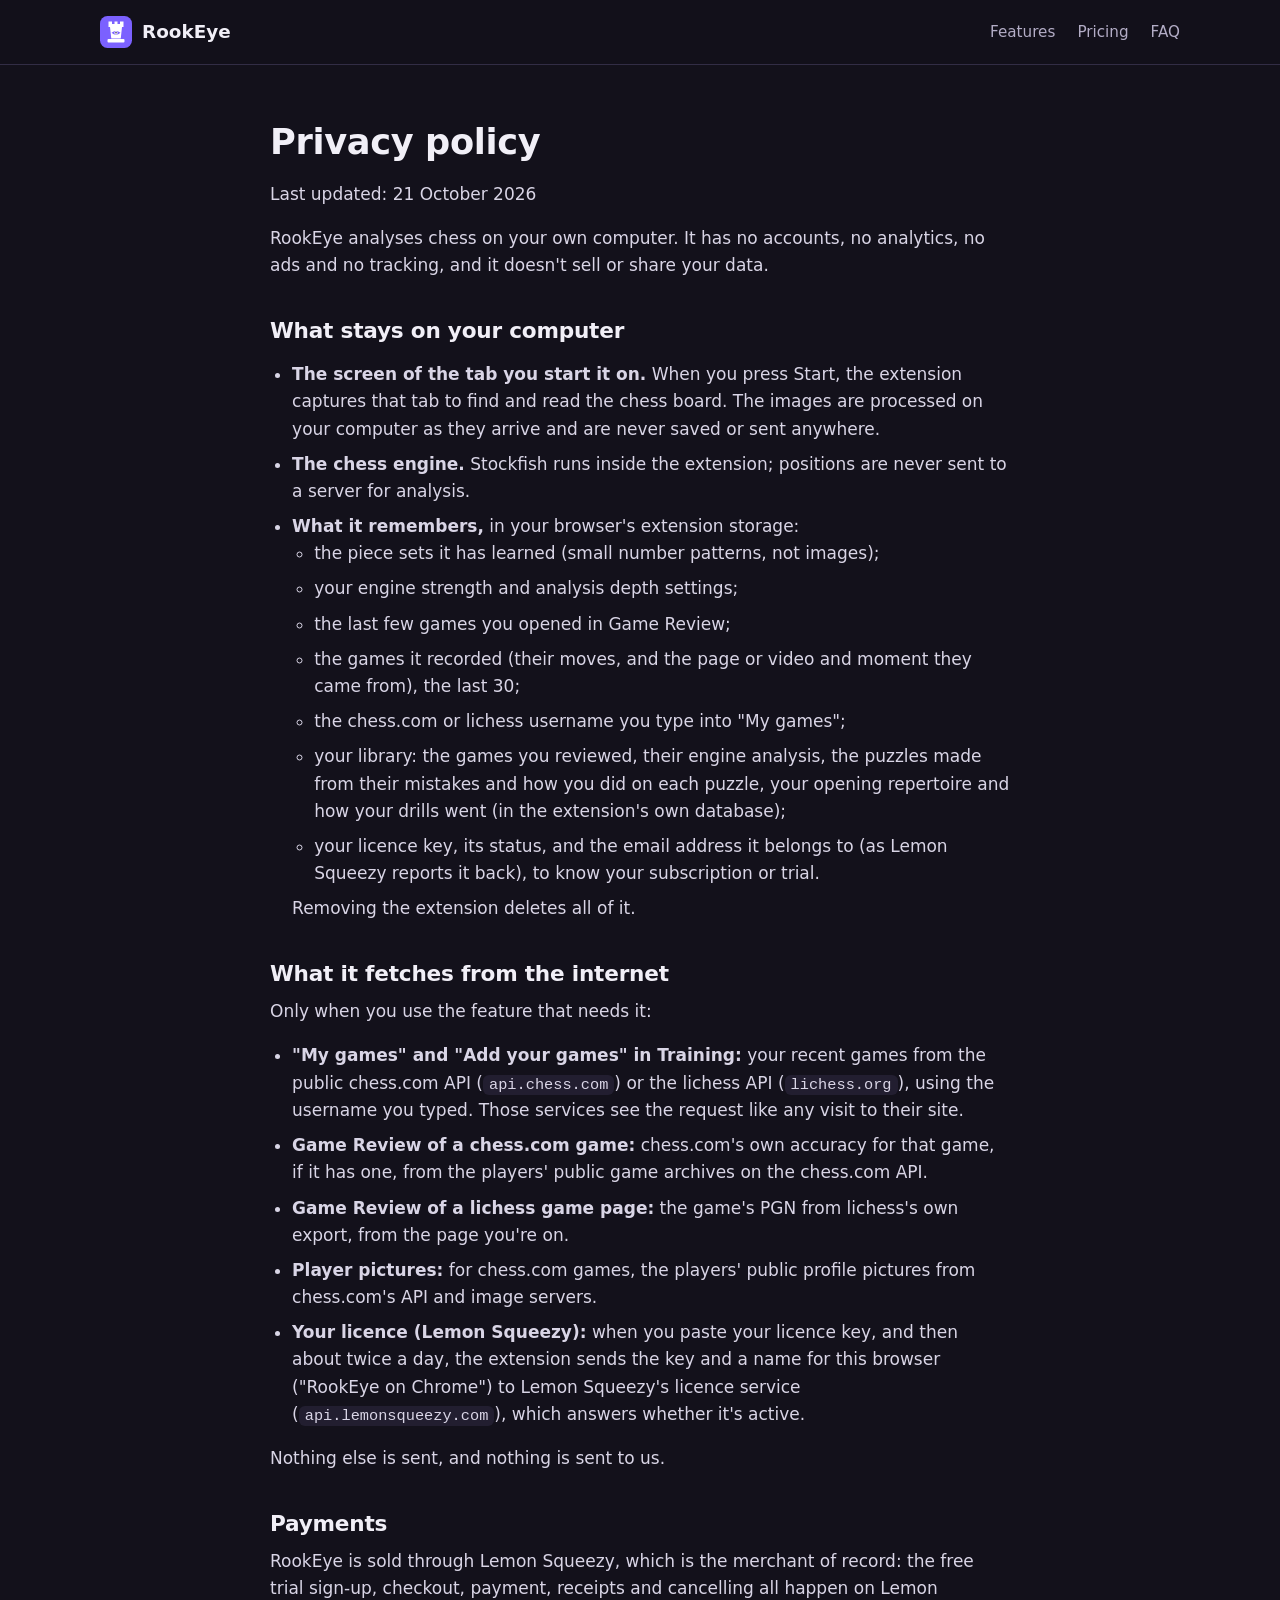
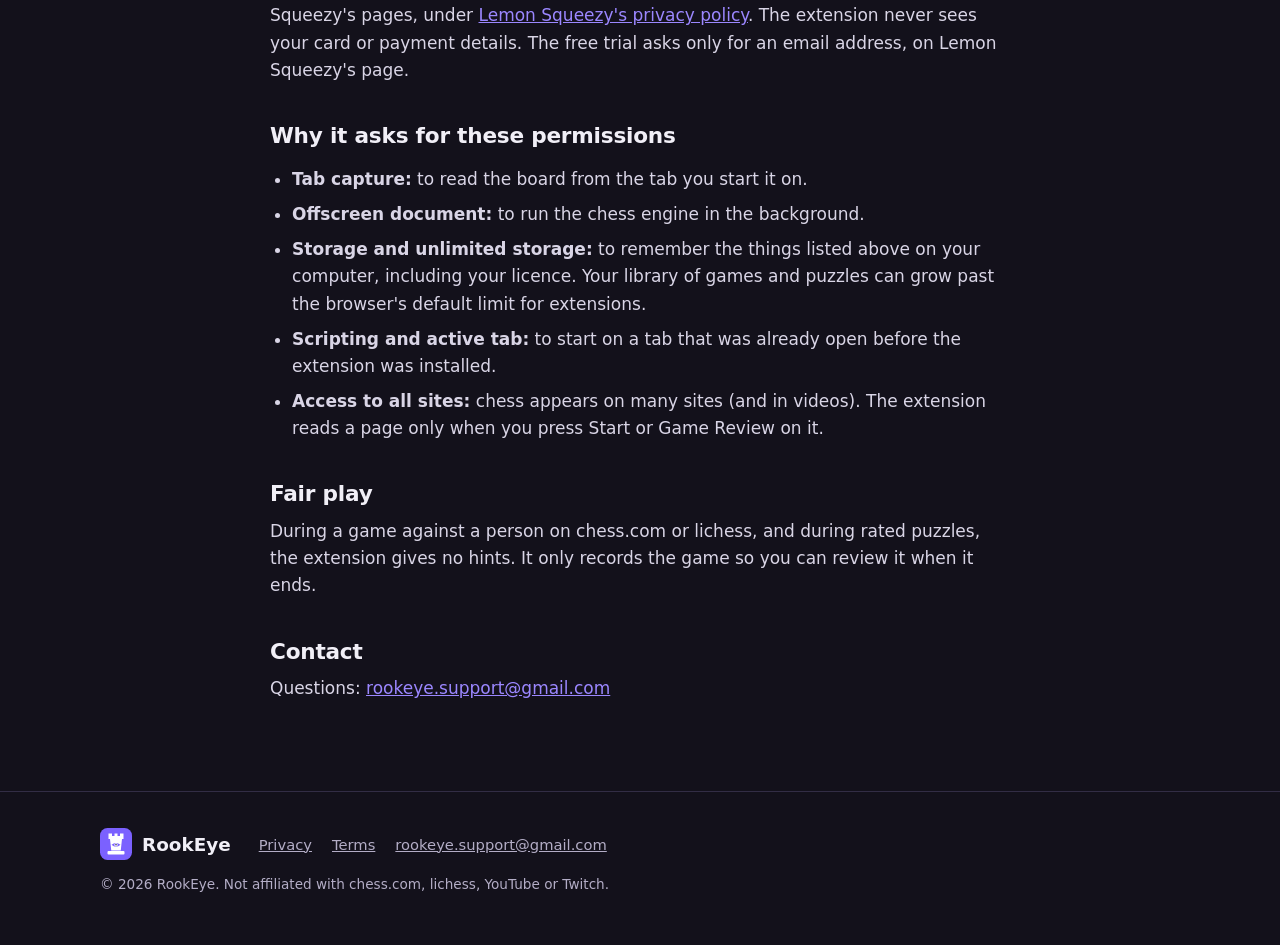
==== privacy.html @ ca5589cf "RookEye website: home, privacy policy and terms" ====
<!doctype html>
<html lang="en">
<head>
  <meta charset="utf-8" />
  <meta name="viewport" content="width=device-width, initial-scale=1" />
  <title>RookEye Privacy Policy</title>
  <meta name="description" content="How RookEye handles your data: chess analysis runs on your computer, with no accounts, analytics, ads or tracking." />
  <link rel="icon" href="logo.svg" type="image/svg+xml" />
  <link rel="stylesheet" href="style.css" />
</head>
<body>
  <header class="top">
    <div class="wrap">
      <a class="brand" href="./"><img src="logo.svg" alt="" />RookEye</a>
      <nav>
        <a href="./#features">Features</a>
        <a href="./#pricing">Pricing</a>
        <a href="./#faq">FAQ</a>
      </nav>
    </div>
  </header>

  <main class="doc">
    <h1>Privacy policy</h1>
    <p class="muted">Last updated: 21 October 2026</p>
    <p>RookEye analyses chess on your own computer. It has no accounts, no analytics, no ads and no tracking, and it doesn't sell or share your data.</p>

    <h2>What stays on your computer</h2>
    <ul>
      <li><strong>The screen of the tab you start it on.</strong> When you press Start, the extension captures that tab to find and read the chess board. The images are processed on your computer as they arrive and are never saved or sent anywhere.</li>
      <li><strong>The chess engine.</strong> Stockfish runs inside the extension; positions are never sent to a server for analysis.</li>
      <li><strong>What it remembers,</strong> in your browser's extension storage:
        <ul>
          <li>the piece sets it has learned (small number patterns, not images);</li>
          <li>your engine strength and analysis depth settings;</li>
          <li>the last few games you opened in Game Review;</li>
          <li>the games it recorded (their moves, and the page or video and moment they came from), the last 30;</li>
          <li>the chess.com or lichess username you type into "My games";</li>
          <li>your library: the games you reviewed, their engine analysis, the puzzles made from their mistakes and how you did on each puzzle, your opening repertoire and how your drills went (in the extension's own database);</li>
          <li>your licence key, its status, and the email address it belongs to (as Lemon Squeezy reports it back), to know your subscription or trial.</li>
        </ul>
        Removing the extension deletes all of it.</li>
    </ul>

    <h2>What it fetches from the internet</h2>
    <p>Only when you use the feature that needs it:</p>
    <ul>
      <li><strong>"My games" and "Add your games" in Training:</strong> your recent games from the public chess.com API (<code>api.chess.com</code>) or the lichess API (<code>lichess.org</code>), using the username you typed. Those services see the request like any visit to their site.</li>
      <li><strong>Game Review of a chess.com game:</strong> chess.com's own accuracy for that game, if it has one, from the players' public game archives on the chess.com API.</li>
      <li><strong>Game Review of a lichess game page:</strong> the game's PGN from lichess's own export, from the page you're on.</li>
      <li><strong>Player pictures:</strong> for chess.com games, the players' public profile pictures from chess.com's API and image servers.</li>
      <li><strong>Your licence (Lemon Squeezy):</strong> when you paste your licence key, and then about twice a day, the extension sends the key and a name for this browser ("RookEye on Chrome") to Lemon Squeezy's licence service (<code>api.lemonsqueezy.com</code>), which answers whether it's active.</li>
    </ul>
    <p>Nothing else is sent, and nothing is sent to us.</p>

    <h2>Payments</h2>
    <p>RookEye is sold through Lemon Squeezy, which is the merchant of record: the free trial sign-up, checkout, payment, receipts and cancelling all happen on Lemon Squeezy's pages, under <a href="https://www.lemonsqueezy.com/privacy">Lemon Squeezy's privacy policy</a>. The extension never sees your card or payment details. The free trial asks only for an email address, on Lemon Squeezy's page.</p>

    <h2>Why it asks for these permissions</h2>
    <ul>
      <li><strong>Tab capture:</strong> to read the board from the tab you start it on.</li>
      <li><strong>Offscreen document:</strong> to run the chess engine in the background.</li>
      <li><strong>Storage and unlimited storage:</strong> to remember the things listed above on your computer, including your licence. Your library of games and puzzles can grow past the browser's default limit for extensions.</li>
      <li><strong>Scripting and active tab:</strong> to start on a tab that was already open before the extension was installed.</li>
      <li><strong>Access to all sites:</strong> chess appears on many sites (and in videos). The extension reads a page only when you press Start or Game Review on it.</li>
    </ul>

    <h2>Fair play</h2>
    <p>During a game against a person on chess.com or lichess, and during rated puzzles, the extension gives no hints. It only records the game so you can review it when it ends.</p>

    <h2>Contact</h2>
    <p>Questions: <a href="mailto:rookeye.support@gmail.com">rookeye.support@gmail.com</a></p>
  </main>

  <footer>
    <div class="wrap">
      <a class="brand" href="./"><img src="logo.svg" alt="" />RookEye</a>
      <nav>
        <a href="privacy.html">Privacy</a>
        <a href="terms.html">Terms</a>
        <a href="mailto:rookeye.support@gmail.com">rookeye.support@gmail.com</a>
      </nav>
      <p class="disclaimer">© 2026 RookEye. Not affiliated with chess.com, lichess, YouTube or Twitch.</p>
    </div>
  </footer>
</body>
</html>
---- style.css ----
/* RookEye website: one stylesheet for every page. System fonts only, so the
   site makes no requests beyond its own files. */
:root {
  --bg: #13111b;
  --bg-2: #1b1826;
  --card: #221e30;
  --line: #322d45;
  --text: #f1eff7;
  --muted: #b3adc6;
  --accent: #7b61ff;
  --accent-dark: #5641c7;
  --accent-light: #9b87ff;
  --good: #81b64c;
  --radius: 14px;
  --wrap: 1120px;
  color-scheme: dark;
}
* { box-sizing: border-box; }
html { scroll-behavior: smooth; }
body {
  margin: 0;
  background: var(--bg);
  color: var(--text);
  font: 17px/1.6 system-ui, -apple-system, 'Segoe UI', Roboto, 'Helvetica Neue', Arial, sans-serif;
  -webkit-font-smoothing: antialiased;
}
img { max-width: 100%; display: block; }
a { color: var(--accent-light); }
a:hover { color: #fff; }
h1, h2, h3 { line-height: 1.2; margin: 0 0 0.5em; letter-spacing: -0.01em; }
h1 { font-size: clamp(2.1rem, 5vw, 3.4rem); }
h2 { font-size: clamp(1.6rem, 3.4vw, 2.3rem); }
h3 { font-size: 1.15rem; }
p { margin: 0 0 1em; }
.wrap { max-width: var(--wrap); margin: 0 auto; padding: 0 20px; }
.muted { color: var(--muted); }

/* Header */
.top { position: sticky; top: 0; z-index: 10; background: rgb(19 17 27 / 0.88); backdrop-filter: blur(10px); border-bottom: 1px solid var(--line); }
.top .wrap { display: flex; align-items: center; gap: 18px; height: 64px; }
.brand { display: flex; align-items: center; gap: 10px; color: var(--text); text-decoration: none; font-weight: 700; font-size: 1.15rem; }
.brand img { width: 32px; height: 32px; }
.top nav { margin-left: auto; display: flex; gap: 22px; align-items: center; }
.top nav a { color: var(--muted); text-decoration: none; font-size: 0.95rem; }
.top nav a:hover { color: var(--text); }

/* Buttons */
.btn { display: inline-block; padding: 13px 24px; border-radius: 12px; font-weight: 700; text-decoration: none; border: 0; cursor: pointer; font-size: 1rem; }
.btn-primary { background: var(--accent); color: #fff; box-shadow: 0 4px 0 var(--accent-dark); }
.btn-primary:hover { background: #8a73ff; color: #fff; }
.btn-ghost { background: transparent; color: var(--text); border: 1px solid var(--line); }
.btn-ghost:hover { border-color: var(--accent-light); color: #fff; }
.top .btn { padding: 9px 16px; font-size: 0.92rem; box-shadow: 0 3px 0 var(--accent-dark); }

/* Hero */
.hero { padding: 72px 0 40px; text-align: center; }
.hero h1 span { color: var(--accent-light); }
.hero .lead { max-width: 720px; margin: 0 auto 28px; color: var(--muted); font-size: 1.15rem; }
.hero .cta { display: flex; gap: 14px; justify-content: center; flex-wrap: wrap; }
.hero .note { margin-top: 14px; font-size: 0.92rem; color: var(--muted); }
.shot { border-radius: var(--radius); border: 1px solid var(--line); box-shadow: 0 30px 80px rgb(0 0 0 / 0.45); }
.hero .shot { margin: 48px auto 0; }

/* Sections */
section { padding: 72px 0; }
section.alt { background: var(--bg-2); border-top: 1px solid var(--line); border-bottom: 1px solid var(--line); }
.section-head { text-align: center; max-width: 720px; margin: 0 auto 40px; }
.section-head p { color: var(--muted); }

/* Feature grid */
.grid { display: grid; gap: 18px; grid-template-columns: repeat(3, 1fr); }
.card { background: var(--card); border: 1px solid var(--line); border-radius: var(--radius); padding: 24px; }
.card .icon { font-size: 1.5rem; margin-bottom: 10px; }
.card p { color: var(--muted); margin: 0; font-size: 0.97rem; }

/* Screens */
.split { display: grid; grid-template-columns: 1fr 1.25fr; gap: 44px; align-items: center; margin-bottom: 64px; }
.split:last-child { margin-bottom: 0; }
.split.flip .text { order: 2; }
.split .text p { color: var(--muted); }
.split ul { color: var(--muted); padding-left: 1.2em; margin: 0; }
.split li { margin-bottom: 6px; }

/* Trust */
.trust { display: grid; grid-template-columns: 1fr 1fr; gap: 18px; }
.trust .card h3 { display: flex; gap: 10px; align-items: center; }

/* Pricing */
.plans { display: grid; grid-template-columns: repeat(2, minmax(0, 360px)); gap: 20px; justify-content: center; }
.plan { background: var(--card); border: 1px solid var(--line); border-radius: var(--radius); padding: 30px; position: relative; }
.plan.best { border-color: var(--accent); box-shadow: 0 0 0 1px var(--accent) inset; }
.plan .tag { position: absolute; top: -12px; left: 30px; background: var(--accent); color: #fff; font-size: 0.78rem; font-weight: 700; padding: 3px 10px; border-radius: 999px; }
.plan .price { font-size: 2.6rem; font-weight: 800; }
.plan .price small { font-size: 1rem; color: var(--muted); font-weight: 500; }
.plan .per { color: var(--good); font-weight: 600; margin-bottom: 14px; }
.plan ul { list-style: none; padding: 0; margin: 0 0 22px; color: var(--muted); }
.plan li { padding: 5px 0 5px 26px; position: relative; }
.plan li::before { content: '✓'; position: absolute; left: 0; color: var(--good); font-weight: 700; }
.plan .btn { width: 100%; text-align: center; }
.fine { text-align: center; color: var(--muted); font-size: 0.9rem; margin-top: 22px; }

/* FAQ */
.faq { max-width: 780px; margin: 0 auto; }
.faq details { background: var(--card); border: 1px solid var(--line); border-radius: 12px; padding: 16px 20px; margin-bottom: 12px; }
.faq summary { cursor: pointer; font-weight: 600; }
.faq details p { margin: 12px 0 0; color: var(--muted); }

/* Footer */
footer { border-top: 1px solid var(--line); padding: 36px 0; color: var(--muted); font-size: 0.92rem; }
footer .wrap { display: flex; flex-wrap: wrap; gap: 14px 28px; align-items: center; }
footer nav { display: flex; gap: 20px; flex-wrap: wrap; }
footer a { color: var(--muted); }
footer .disclaimer { flex-basis: 100%; font-size: 0.85rem; }

/* Legal pages */
.doc { max-width: 780px; margin: 0 auto; padding: 56px 20px 72px; }
.doc h1 { font-size: 2.2rem; }
.doc h2 { font-size: 1.35rem; margin-top: 1.8em; }
.doc p, .doc li { color: #d9d5e6; }
.doc ul { padding-left: 1.3em; }
.doc li { margin-bottom: 8px; }
.doc code { background: var(--card); padding: 1px 6px; border-radius: 6px; font-size: 0.9em; }

/* Phones and tablets */
@media (max-width: 900px) {
  .grid { grid-template-columns: 1fr 1fr; }
  .split, .split.flip { grid-template-columns: 1fr; gap: 24px; }
  .split.flip .text { order: 0; }
}
@media (max-width: 640px) {
  body { font-size: 16px; }
  .top nav a:not(.btn) { display: none; }
  .hero { padding-top: 48px; }
  section { padding: 56px 0; }
  .grid, .trust, .plans { grid-template-columns: 1fr; }
}
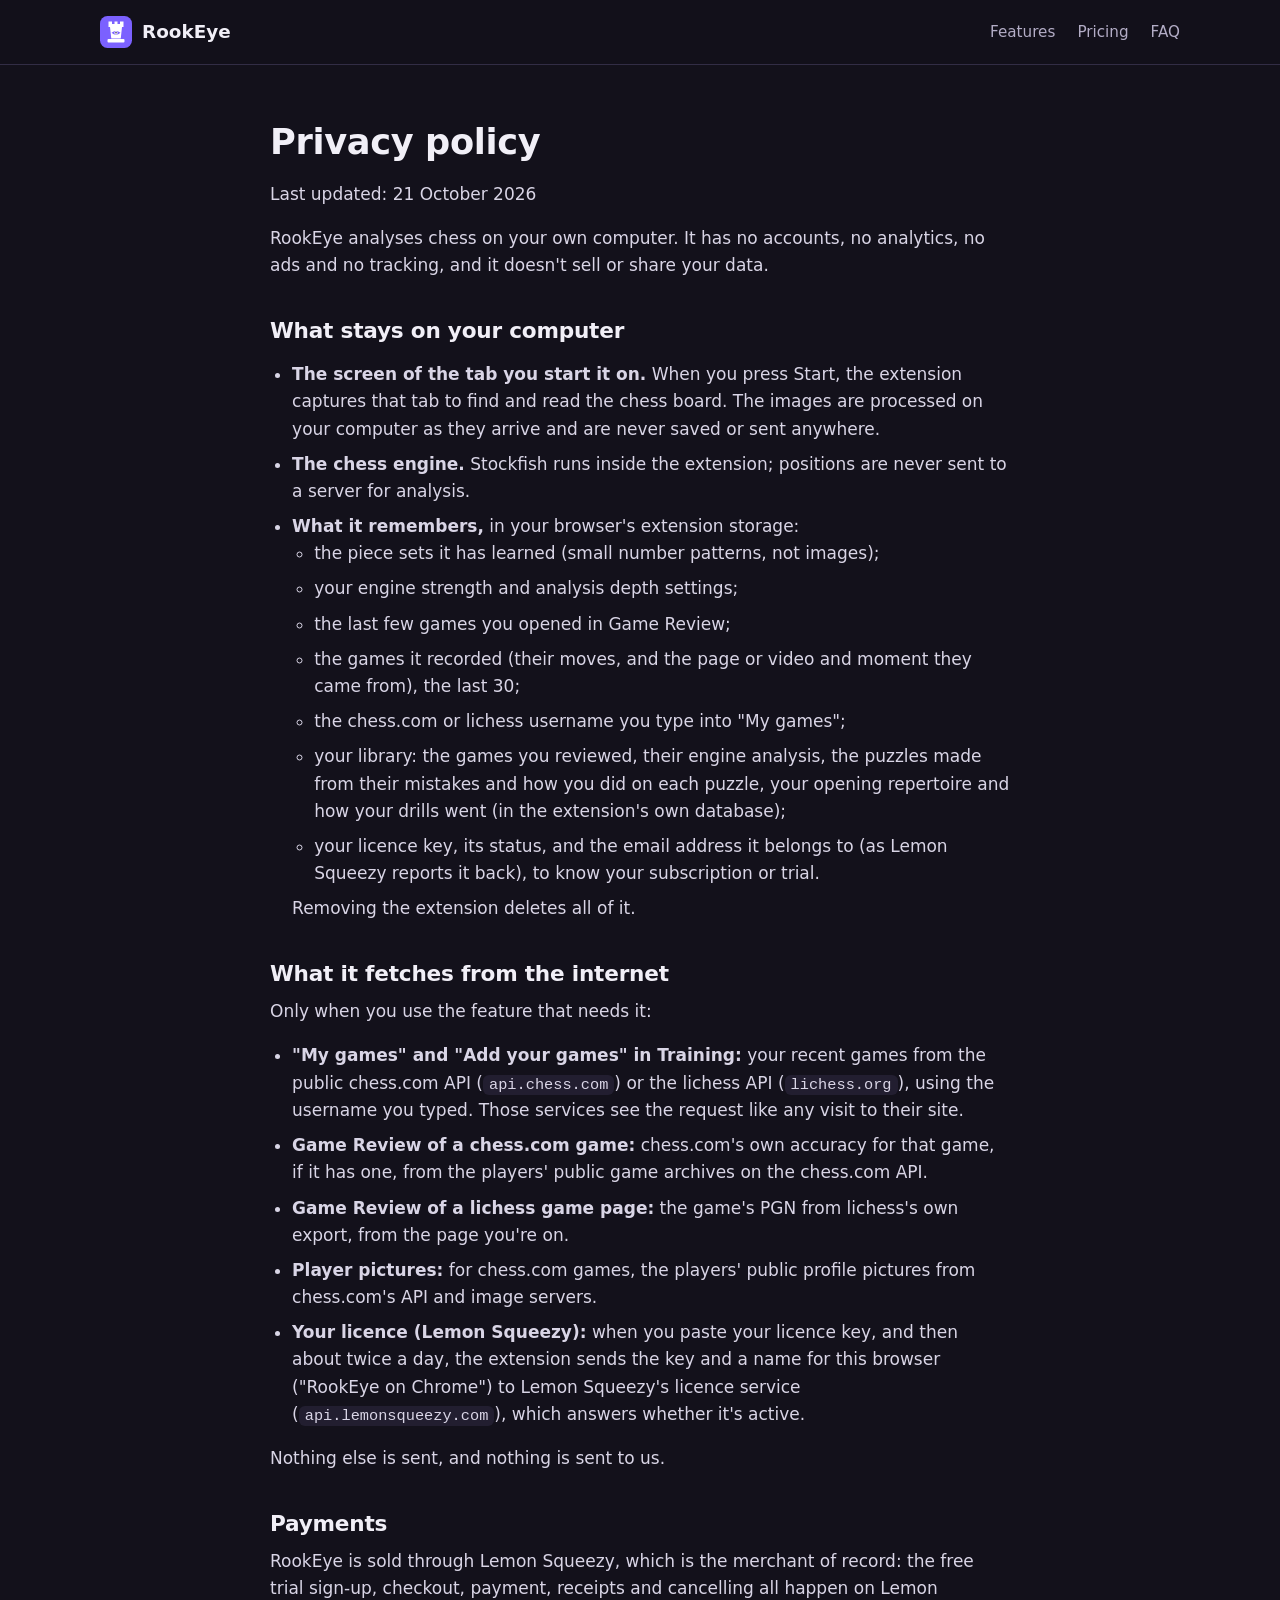
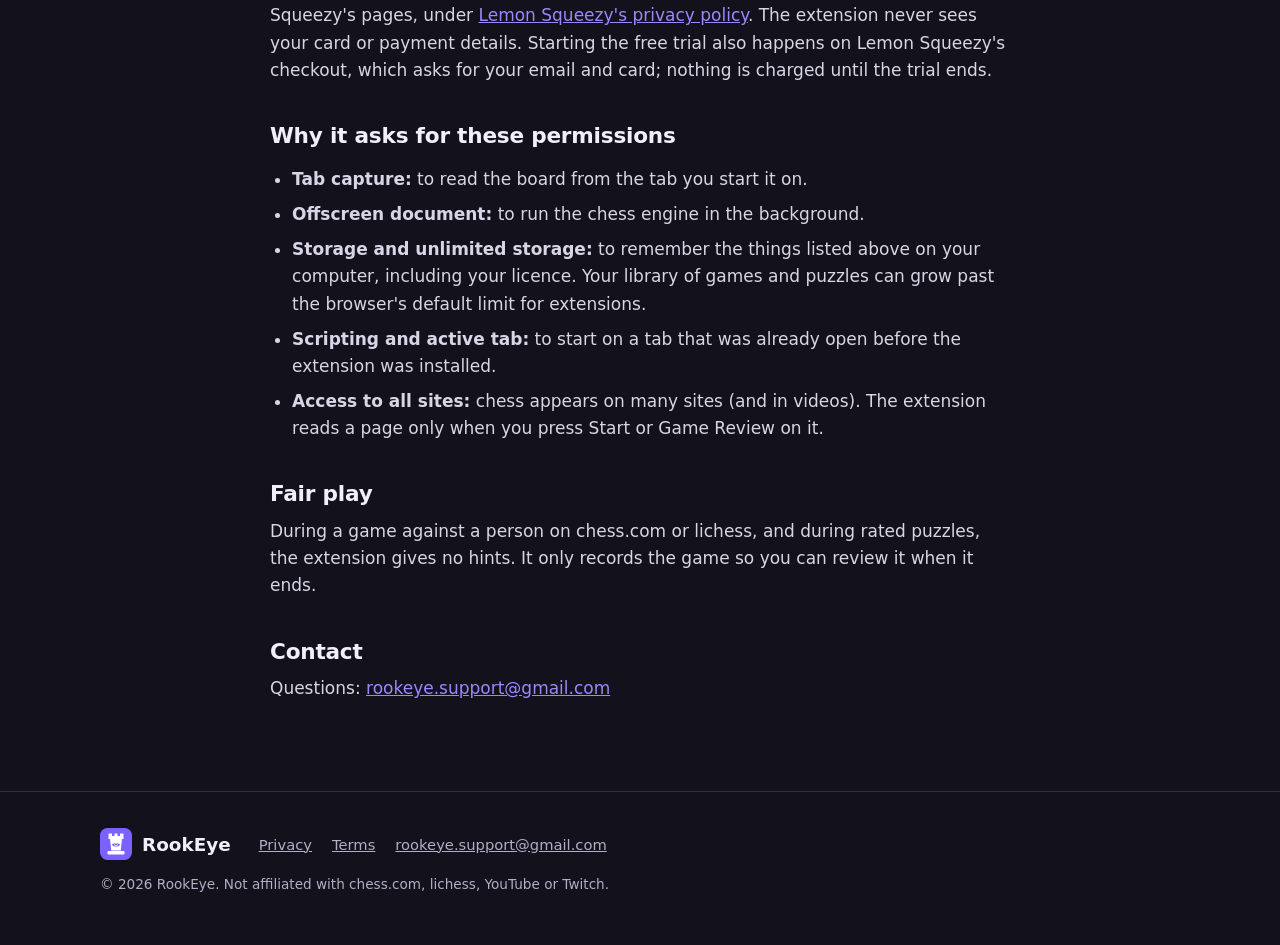
==== commit 94b1fef5: "Free trial: card at checkout, charged after 7 days unless cancelled" ====
--- a/privacy.html
+++ b/privacy.html
@@ -54,7 +54,7 @@
     <p>Nothing else is sent, and nothing is sent to us.</p>
 
     <h2>Payments</h2>
-    <p>RookEye is sold through Lemon Squeezy, which is the merchant of record: the free trial sign-up, checkout, payment, receipts and cancelling all happen on Lemon Squeezy's pages, under <a href="https://www.lemonsqueezy.com/privacy">Lemon Squeezy's privacy policy</a>. The extension never sees your card or payment details. The free trial asks only for an email address, on Lemon Squeezy's page.</p>
+    <p>RookEye is sold through Lemon Squeezy, which is the merchant of record: the free trial sign-up, checkout, payment, receipts and cancelling all happen on Lemon Squeezy's pages, under <a href="https://www.lemonsqueezy.com/privacy">Lemon Squeezy's privacy policy</a>. The extension never sees your card or payment details. Starting the free trial also happens on Lemon Squeezy's checkout, which asks for your email and card; nothing is charged until the trial ends.</p>
 
     <h2>Why it asks for these permissions</h2>
     <ul>
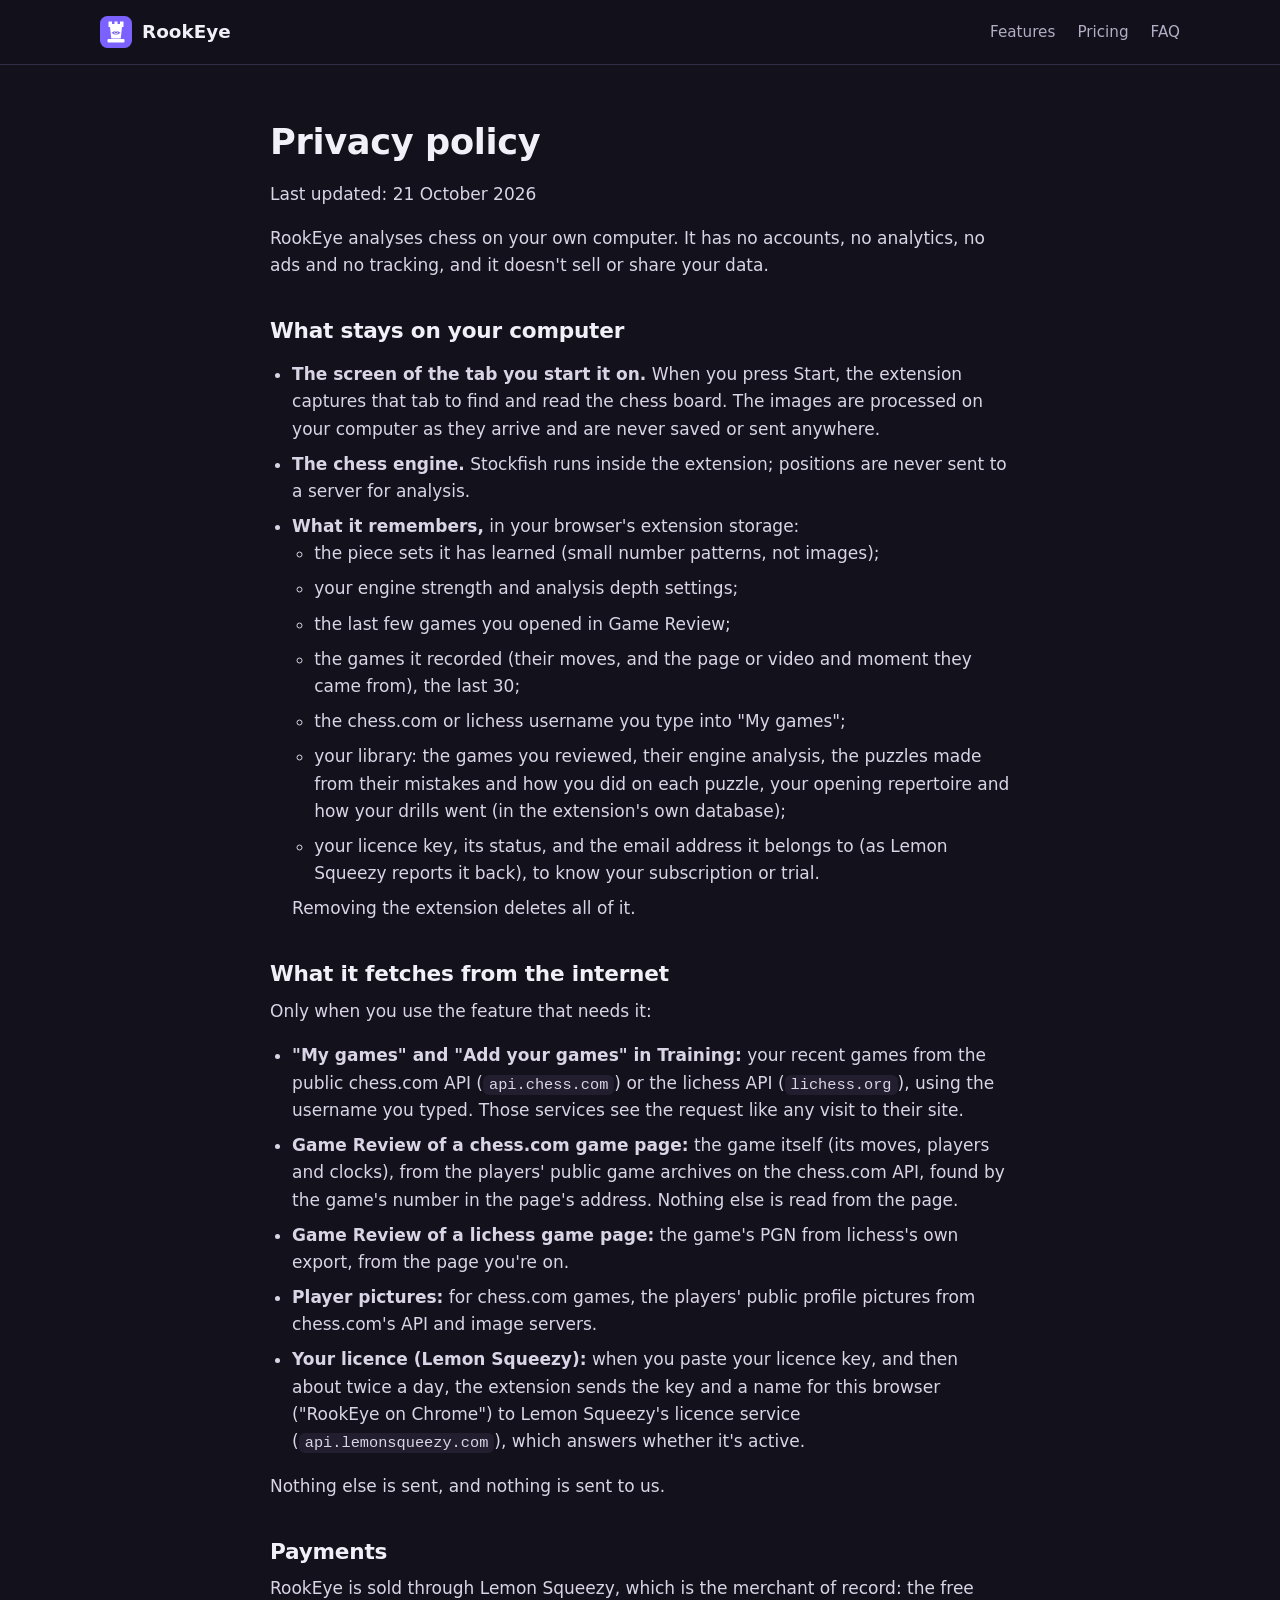
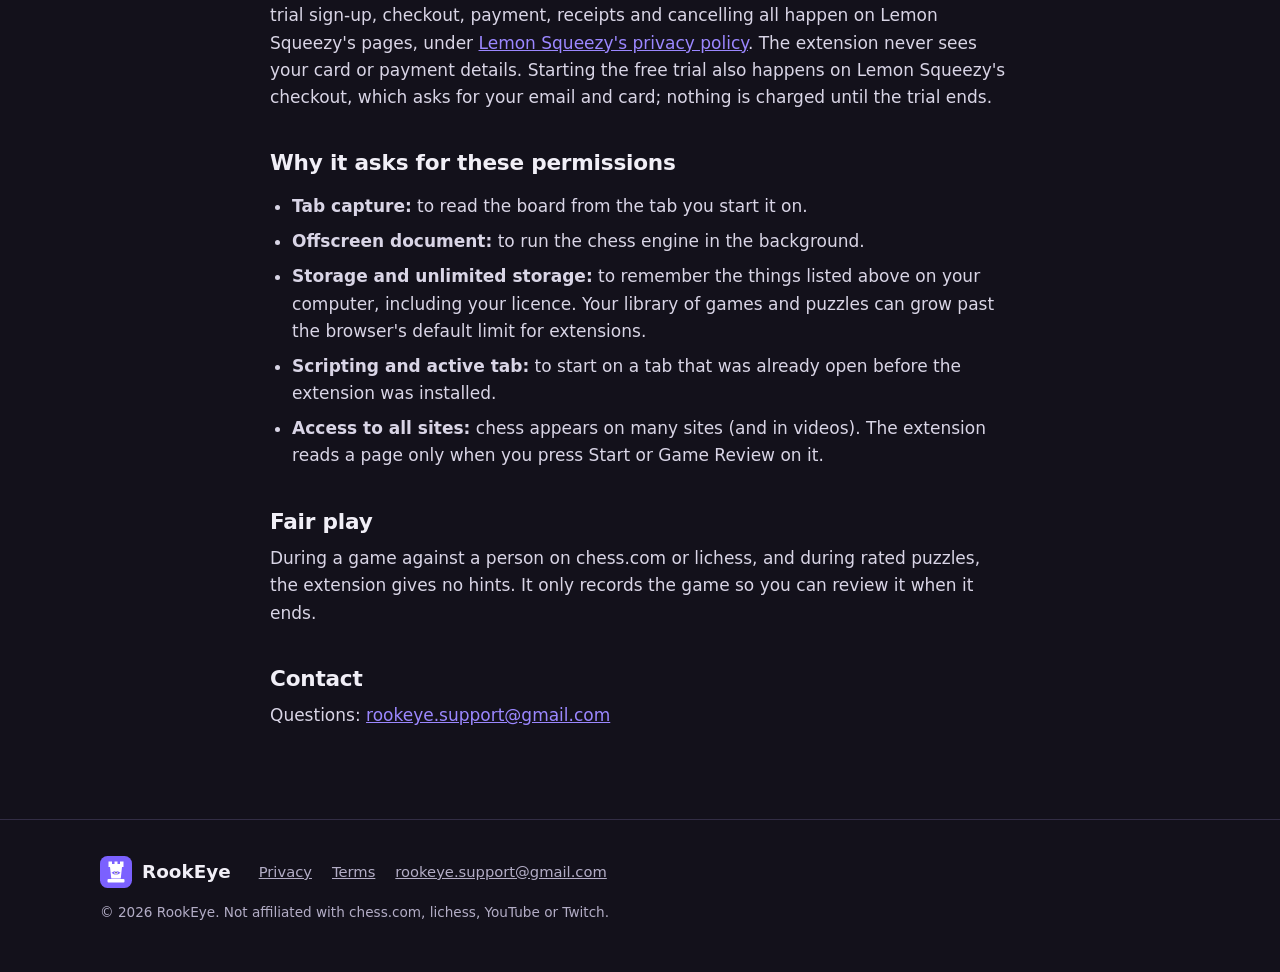
==== commit d06abf7a: "Privacy: chess.com games come from its public API by the game's number" ====
--- a/privacy.html
+++ b/privacy.html
@@ -46,7 +46,7 @@
     <p>Only when you use the feature that needs it:</p>
     <ul>
       <li><strong>"My games" and "Add your games" in Training:</strong> your recent games from the public chess.com API (<code>api.chess.com</code>) or the lichess API (<code>lichess.org</code>), using the username you typed. Those services see the request like any visit to their site.</li>
-      <li><strong>Game Review of a chess.com game:</strong> chess.com's own accuracy for that game, if it has one, from the players' public game archives on the chess.com API.</li>
+      <li><strong>Game Review of a chess.com game page:</strong> the game itself (its moves, players and clocks), from the players' public game archives on the chess.com API, found by the game's number in the page's address. Nothing else is read from the page.</li>
       <li><strong>Game Review of a lichess game page:</strong> the game's PGN from lichess's own export, from the page you're on.</li>
       <li><strong>Player pictures:</strong> for chess.com games, the players' public profile pictures from chess.com's API and image servers.</li>
       <li><strong>Your licence (Lemon Squeezy):</strong> when you paste your licence key, and then about twice a day, the extension sends the key and a name for this browser ("RookEye on Chrome") to Lemon Squeezy's licence service (<code>api.lemonsqueezy.com</code>), which answers whether it's active.</li>
